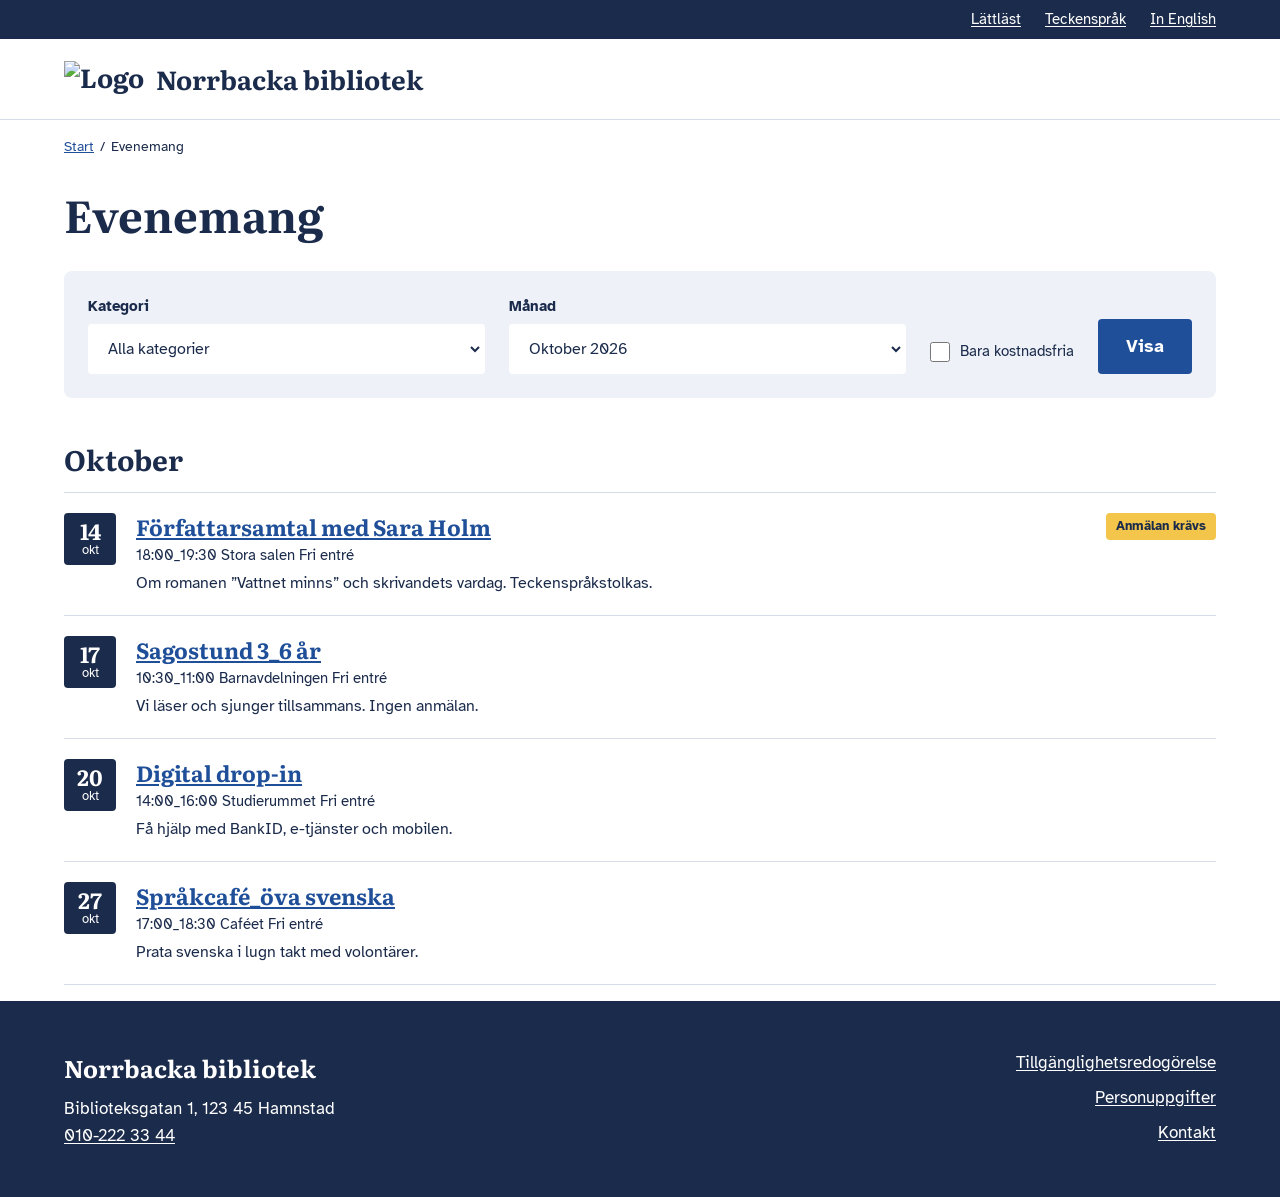
==== Evenemang.html @ 02313c03 "added scss to evenemang site and lots of chages to color, nameing and more" ====
<!DOCTYPE html>
<html lang="en">
<head>
    <meta charset="UTF-8">
    <meta name="viewport" content="width=device-width, initial-scale=1.0">
    <title>Document</title>
    <link rel="stylesheet" href="./Styles/base.css">
    <link rel="stylesheet" href="./Styles/page2.css">
    <link rel="stylesheet" href="main.css">
</head>
<body>
    <div class="utility">
        <div class="content">
            <a href="#">Lättläst</a>
            <a href="#">Teckenspråk</a>
            <a href="#" lang="en">In English</a>
        </div>
    </div>

    <header class="header">
        <div class="content">
            <a class="logo" href="/">
                <img src="" alt="Logo">
                Norrbacka bibliotek
            </a>

            <nav class="nav" aria-label="meny-title">
                <details>
                    <summary>Meny</summary>
                        <ul>
                            <li><a href="Startsida.html">Start</a></li>
                            <li><a href="Evenemang.html" aria-current="page">Evenemang</a></li>
                            <li><a href="#">Barn & unga</a></li>
                            <li><a href="#">Besök oss</a></li>
                            <li><a href="#">Bli låntagare</a></li>
                        </ul>
                </details>
            </nav>
        </div>
    </header>

    <main id="main">
        <div class="content">
            <nav class="crumb" aria-label="smula">
                <ol>
                    <li><a href="Startsida.html">Start</a></li>
                    <li aria-current="page">Evenemang</li>
                </ol>
            </nav>

            <h1 class="page-title">Evenemang</h1>

            <form action="/Evenemang.html" class="filter" aria-label="Filtrera evenemang">
                <div class="field">
                    <label for="category">Kategori</label>

                    <select name="kategori" id="category">
                        <option value="">Alla kategorier</option>
                        <option value="barn">Barn & unga</option>
                        <option value="forfattare">Författarsamtal</option>
                        <option value="digitalt">Digitalt</option>
                        <option value="sprak">Språk</option>
                    </select>

                </div>

                <div class="field">
                    <label for="month">Månad</label>

                    <select name="månad" id="month">
                        <option value="2026-10">Oktober 2026</option>
                        <option value="2026-11">November 2026</option>
                        <option value="2026-12">December 2026</option>
                    </select>

                </div>

                <label class="check">
                    <input type="checkbox" name="gratis">
                    Bara kostnadsfria
                </label>

                <button class="button" type="submit">Visa</button>
            </form>

            <section class="month" aria-labelledby="month-oktober">
                <h2 id="month-oktober">Oktober</h2>

                <ul class="event-rows">
                    <li class="event-row">

                        <time class="date-badge" datetime="2026-10-14">
                            <span class="date-day">14</span>
                            <span class="date-month">okt</span>
                        </time>

                        <div class="event-info">
                            <h3><a href="#">Författarsamtal med Sara Holm</a></h3>
                            <p class="event-meta">18:00_19:30 Stora salen Fri entré</p>
                            <p class="event-desc">Om romanen ”Vattnet minns” och skrivandets vardag. Teckenspråkstolkas.</p>
                        </div>

                        <span class="badge">Anmälan krävs</span>
                    </li>

                    <li class="event-row">
            
                        <time class="date-badge" datetime="2026-10-17">
                            <span class="date-day">17</span>
                            <span class="date-month">okt</span>
                        </time>

                        <div class="event-info">
                            <h3><a href="#">Sagostund 3_6 år</a></h3>
                            <p class="event-meta">10:30_11:00 Barnavdelningen Fri entré</p>
                            <p class="event-desc">Vi läser och sjunger tillsammans. Ingen anmälan.</p>
                        </div>
                    </li>
 
                    <li class="event-row">

                        <time class="date-badge" datetime="2026-10-20">
                            <span class="date-day">20</span>
                            <span class="date-month">okt</span>
                        </time>

                        <div class="event-info">
                            <h3><a href="#">Digital drop-in</a></h3>
                            <p class="event-meta">14:00_16:00 Studierummet Fri entré</p>
                            <p class="event-desc">Få hjälp med BankID, e-tjänster och mobilen.</p>
                        </div>

                    </li>
 
                    <li class="event-row">

                        <time class="date-badge" datetime="2026-10-27">
                            <span class="date-day">27</span>
                            <span class="date-month">okt</span>
                        </time>

                        <div class="event-info">
                            <h3><a href="#">Språkcafé_öva svenska</a></h3>
                            <p class="event-meta">17:00_18:30 Caféet Fri entré</p>
                            <p class="event-desc">Prata svenska i lugn takt med volontärer.</p>
                        </div>

                    </li>
                </ul>
            </section>
        </div>
    </main>

    <footer class="footer">
        <div class="content">
            <address>
                <p class="footer-name">Norrbacka bibliotek</p>
                Biblioteksgatan 1, 123 45 Hamnstad<br>
                <a href="tel:+46100000000">010-222 33 44</a>
            </address>

            <ul class="footer-links">
                <li><a href="#">Tillgänglighetsredogörelse</a></li>
                <li><a href="#">Personuppgifter</a></li>
                <li><a href="#">Kontakt</a></li>
            </ul>
        </div>
    </footer>
    
</body>
</html>
---- Styles/base.css ----
@charset "UTF-8";
body {
  font-family: "Atkinson Hyperlegible", system-ui, Arial, sans-serif;
  font-size: 18px;
  line-height: 1.5;
  color: #1b2b4b;
  background-color: #ffffff;
}

h1, h2, h3, h4, h5, h6 {
  font-family: "Literata", Georgia, serif;
  font-weight: 700;
}

.content {
  width: 100%;
  max-width: 1200px;
  margin-inline: auto;
  padding-inline: 16px;
}

a:focus-visible {
  outline: 3px solid #f3c64b;
  outline-offset: 3px;
  border-radius: 2px;
}

.utility {
  display: none;
  background-color: #1b2b4b;
  color: #ffffff;
  font-size: 15px;
}
.utility .content {
  display: flex;
  flex-wrap: wrap;
  gap: 8px 20px;
  padding-block: 8px;
}
.utility a {
  color: inherit;
  text-decoration: underline;
  text-underline-offset: 2px;
}
.utility a:hover {
  text-decoration-thickness: 2px;
}
.utility a:focus-visible {
  outline: 3px solid #f3c64b;
  outline-offset: 3px;
  border-radius: 2px;
}

.header {
  position: relative;
  background-color: #ffffff;
  border-bottom: 1px solid #d5dce8;
}
.header .content {
  display: flex;
  justify-content: space-between;
  align-items: center;
  gap: 16px;
  min-height: 12px;
}

.logo {
  display: inline-flex;
  align-items: center;
  gap: 12px;
  font-family: "Literata", Georgia, serif;
  font-size: 20px;
  font-weight: 700;
  line-height: 1.2;
  color: #1b2b4b;
  text-decoration: none;
}
.logo img {
  width: auto;
  height: 28px;
  display: block;
}

.nav summary {
  padding: 8px 14px;
  border: 2px solid #ffffff;
  border-radius: 4px;
  background-color: #1b2b4b;
  color: #ffffff;
  font-weight: 700;
  list-style: none;
  cursor: pointer;
}
.nav summary ::before {
  content: "☰ ";
}
.nav summary:hover {
  background-color: #1f4f99;
}
.nav summary:focus-visible {
  outline: 3px solid #f3c64b;
  outline-offset: 3px;
}
.nav details[open] summary::before {
  content: "✕ ";
}
.nav ul {
  position: relative;
  top: 100%;
  left: 0;
  right: 0;
  z-index: 10;
  margin: 0;
  padding: 0 16px 16px;
  list-style: none;
  background-color: #ffffff;
  border-bottom: #d5dce8;
}
.nav a {
  display: block;
  padding: 16px;
  border-radius: 4px;
  color: #1b2b4b;
  text-decoration: none;
  font-weight: 700;
}
.nav a[aria-current=page] {
  background-color: #f3c64b;
}

.footer {
  background-color: #1b2b4b;
  color: #ffffff;
  font-size: 16px;
  padding-block: 32px;
  line-height: 1.6;
}
.footer .content {
  display: flex;
  flex-direction: column;
  align-items: flex-start;
  gap: 24px;
}
.footer address {
  font-style: normal;
}
.footer a {
  color: #ffffff;
  text-decoration: underline;
  text-underline-offset: 2px;
}
.footer a:hover {
  text-decoration-thickness: 2px;
}
.footer-name {
  margin: 0 0 8px;
  font-family: "Literata", Georgia, serif;
  font-size: 22px;
  font-weight: 700;
}
.footer-links {
  display: none;
  flex-direction: column;
  gap: 8px;
  margin: 0;
  padding: 0;
  list-style: none;
}

@media (min-width: 640px) {
  .content {
    padding-inline: 24px;
  }
  .utility {
    display: block;
  }
  .utility .content {
    justify-content: flex-end;
    gap: 24px;
  }
  .footer {
    padding-block: 48px;
    font-size: 17px;
  }
  .footer .content {
    flex-direction: row;
    justify-content: space-between;
    gap: 32px;
  }
  .footer-name {
    font-size: 24px;
  }
  .footer-links {
    display: flex;
    text-align: right;
  }
}
@media (min-width: 832px) {
  .header .content {
    gap: 32px;
    min-height: 80px;
    padding-block: 0;
  }
  .logo {
    font-size: 26px;
  }
  .logo img {
    height: 36px;
  }
  .nav summary {
    display: none;
  }
  .nav details::details-content {
    content-visibility: visible;
    display: block;
  }
  .nav ul {
    position: static;
    display: flex;
    gap: 4px;
    padding: 0;
    border: 0;
  }
  .nav a {
    padding: 10px 16px;
  }
}/*# sourceMappingURL=base.css.map */
---- Styles/page2.css ----
* {
  box-sizing: border-box;
}

body {
  margin: 0;
}

main {
  padding-block: 16px;
}

.crumb ol {
  display: flex;
  flex-wrap: wrap;
  margin: 0;
  padding: 0;
  list-style: none;
  font-size: 14px;
}
.crumb li + li::before {
  content: "/";
  margin-inline: 6px;
}
.crumb a {
  color: #1f4f99;
}

.page-title {
  margin: 24px 0;
  font-size: 34px;
  line-height: 1.15;
}

.button {
  display: inline-block;
  padding: 14px 28px;
  border: 0;
  border-radius: 4px;
  background-color: #1f4f99;
  color: #ffffff;
  font: inherit;
  font-weight: 700;
  text-align: center;
  text-decoration: none;
  white-space: nowrap;
  cursor: pointer;
}
.button:hover {
  background-color: #1f4f99;
}

.button:focus-visible, select:focus-visible, input:focus-visible {
  outline: 3px solid #f3c64b;
  outline-offset: 3px;
}

.filter {
  display: flex;
  flex-direction: column;
  gap: 16px;
  padding: 16px;
  border-radius: 8px;
  background-color: #eef2f8;
}

.field label {
  display: block;
  margin-bottom: 6px;
  font-size: 15px;
  font-weight: 700;
}
.field select {
  width: 100%;
  padding: 12px 14px;
  border: 2px solid #ffffff;
  border-radius: 4px;
  background-color: #ffffff;
  color: #1b2b4b;
  font: inherit;
  font-size: 16px;
}

.check {
  display: flex;
  align-items: center;
  gap: 10px;
  min-height: 44px;
  font-size: 15px;
}
.check input {
  width: 20px;
  height: 20px;
  margin: 0;
  accent-color: #1f4f99;
}

.month h2 {
  margin: 32px 0 12px;
  font-size: 24px;
}

.event-rows {
  margin: 0;
  padding: 0;
  list-style: none;
  border-top: 1px solid #d5dce8;
}

.event-row {
  position: relative;
  display: grid;
  grid-template-columns: auto 1fr;
  grid-template-areas: "date info" "date badge";
  gap: 4px 16px;
  align-items: start;
  padding-block: 20px;
  border-bottom: 1px solid #d5dce8;
}
.event-row:focus-within {
  outline: 3px solid #f3c64b;
  outline-offset: -3px;
}

.date-badge {
  grid-area: date;
  display: flex;
  flex-direction: column;
  align-items: center;
  justify-content: center;
  width: 48px;
  height: 48px;
  border-radius: 4px;
  background-color: #1b2b4b;
  color: #ffffff;
  line-height: 1;
}

.date-day {
  font-family: "Literata", Georgia, serif;
  font-size: 20px;
  font-weight: 700;
}

.date-month {
  margin-top: 2px;
  font-size: 12px;
}

.event-info {
  grid-area: info;
}
.event-info h3 {
  margin: 0 0 4px;
  font-size: 20px;
  line-height: 1.25;
}
.event-info h3 a {
  color: #1f4f99;
}
.event-info h3 a::after {
  content: "";
  position: absolute;
  inset: 0;
}
.event-info h3 a:focus-visible {
  outline: none;
}

.event-meta, .event-desc {
  margin: 0;
}

.event-meta {
  margin-bottom: 4px;
  font-size: 15px;
}

.event-desc {
  font-size: 16px;
}

.badge {
  grid-area: badge;
  justify-self: start;
  margin-top: 8px;
  padding: 4px 10px;
  border-radius: 4px;
  background-color: #f3c64b;
  color: #1b2b4b;
  font-size: 13px;
  font-weight: 700;
  white-space: nowrap;
}

@media (min-width: 640px) {
  .filter {
    flex-direction: row;
    flex-wrap: wrap;
    align-items: flex-end;
    gap: 16px 24px;
    padding: 24px;
  }
  .field {
    flex: 1 1 200px;
  }
  .month h2 {
    margin-top: 40px;
    font-size: 28px;
  }
  .event-row {
    grid-template-columns: auto 1fr auto;
    grid-template-areas: "date info badge";
    gap: 20px;
  }
  .date-badge {
    width: 52px;
    height: 52px;
  }
  .date-day {
    font-size: 22px;
  }
  .date-month {
    font-size: 13px;
  }
  .event-info h3 {
    font-size: 22px;
  }
  .badge {
    margin-top: 0;
    justify-self: end;
  }
}
@media (min-width: 832px) {
  .page-title {
    margin-block: 32px;
    font-size: 44px;
  }
}/*# sourceMappingURL=page2.css.map */
---- main.css ----
@import url('https://fonts.googleapis.com/css2?family=Atkinson+Hyperlegible:ital,wght@0,400;0,700;1,400;1,700&display=swap');
@import url('https://fonts.googleapis.com/css2?family=Literata:ital,opsz,wght@0,7..72,200..900;1,7..72,200..900&display=swap');

:root {
  --color-bg-text: #ffffff;
  --color-dark: #1b2b4b;
  --color-accent: #1f4f99;
  --color-highlight: #f3c64b; 
  --color-surface: #eef2f8;
  --color-border: #d5dce8;
  --color-muted: #5b6b88; 
  --color-success: #1a6b3c; 
  --font-heading: "Literata", Georgia, serif;
  --font-body: "Atkinson Hyperlegible", system-ui, Arial, sans-serif;
  }
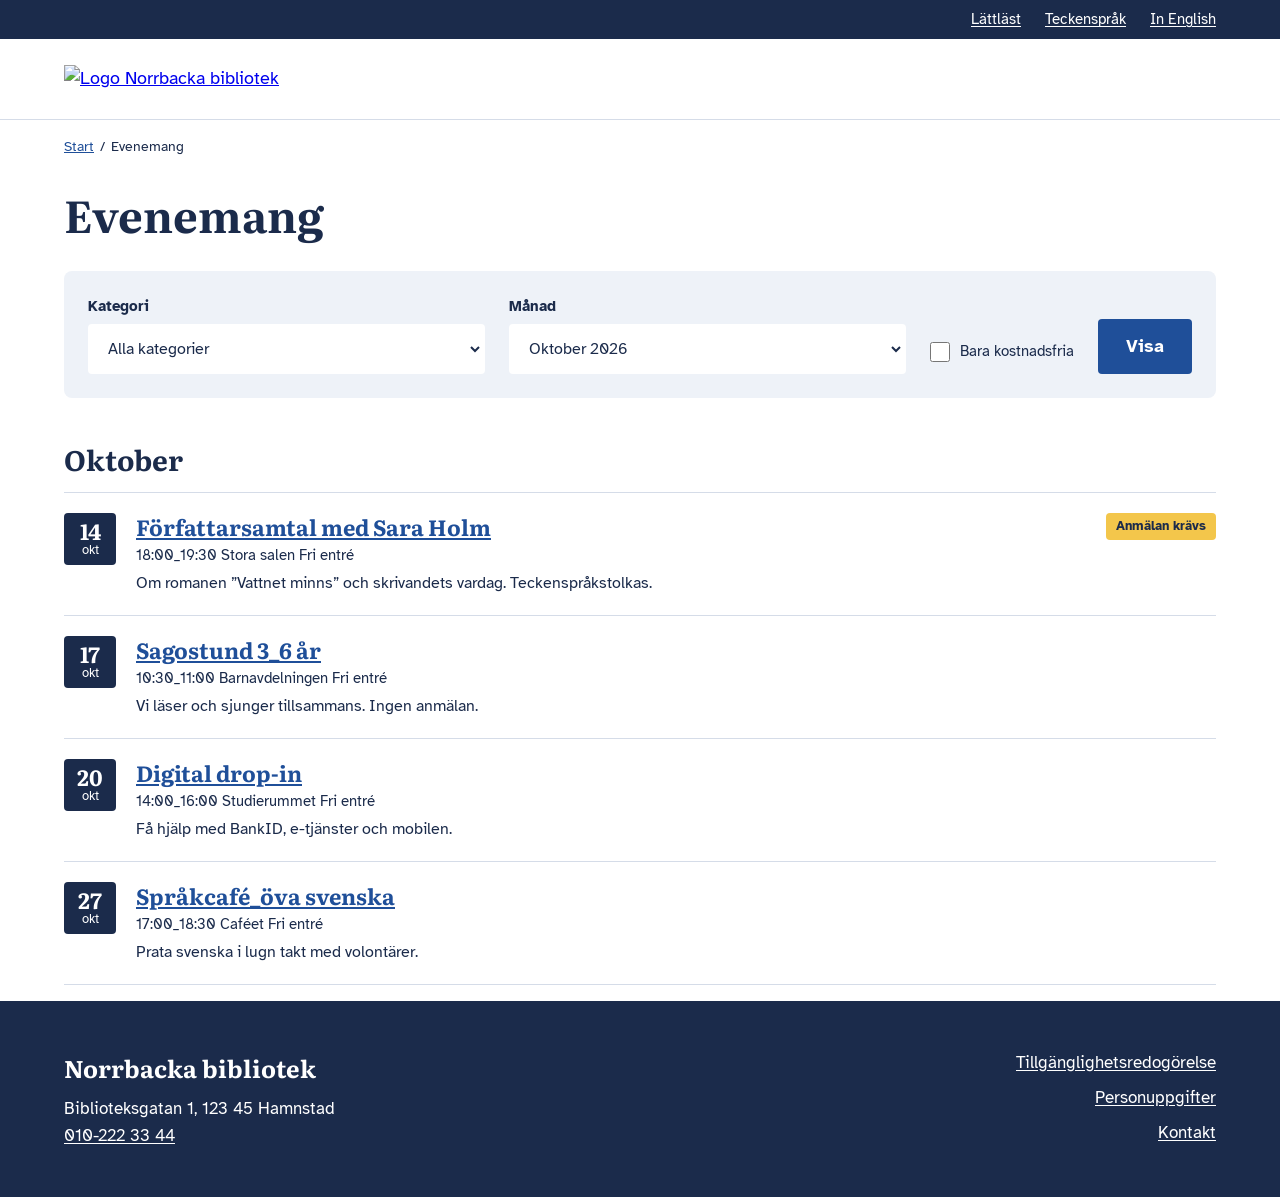
==== commit c0648868: "add icon" ====
--- a/Evenemang.html
+++ b/Evenemang.html
@@ -19,7 +19,7 @@
 
     <header class="header">
         <div class="content">
-            <a class="logo" href="/">
+            <a class="norrbacka-ikon.svg" href="/">
                 <img src="" alt="Logo">
                 Norrbacka bibliotek
             </a>
--- a/Styles/base.css
+++ b/Styles/base.css
@@ -1,4 +1,12 @@
 @charset "UTF-8";
+* {
+  box-sizing: border-box;
+}
+
+body {
+  margin: 0;
+}
+
 body {
   font-family: "Atkinson Hyperlegible", system-ui, Arial, sans-serif;
   font-size: 18px;
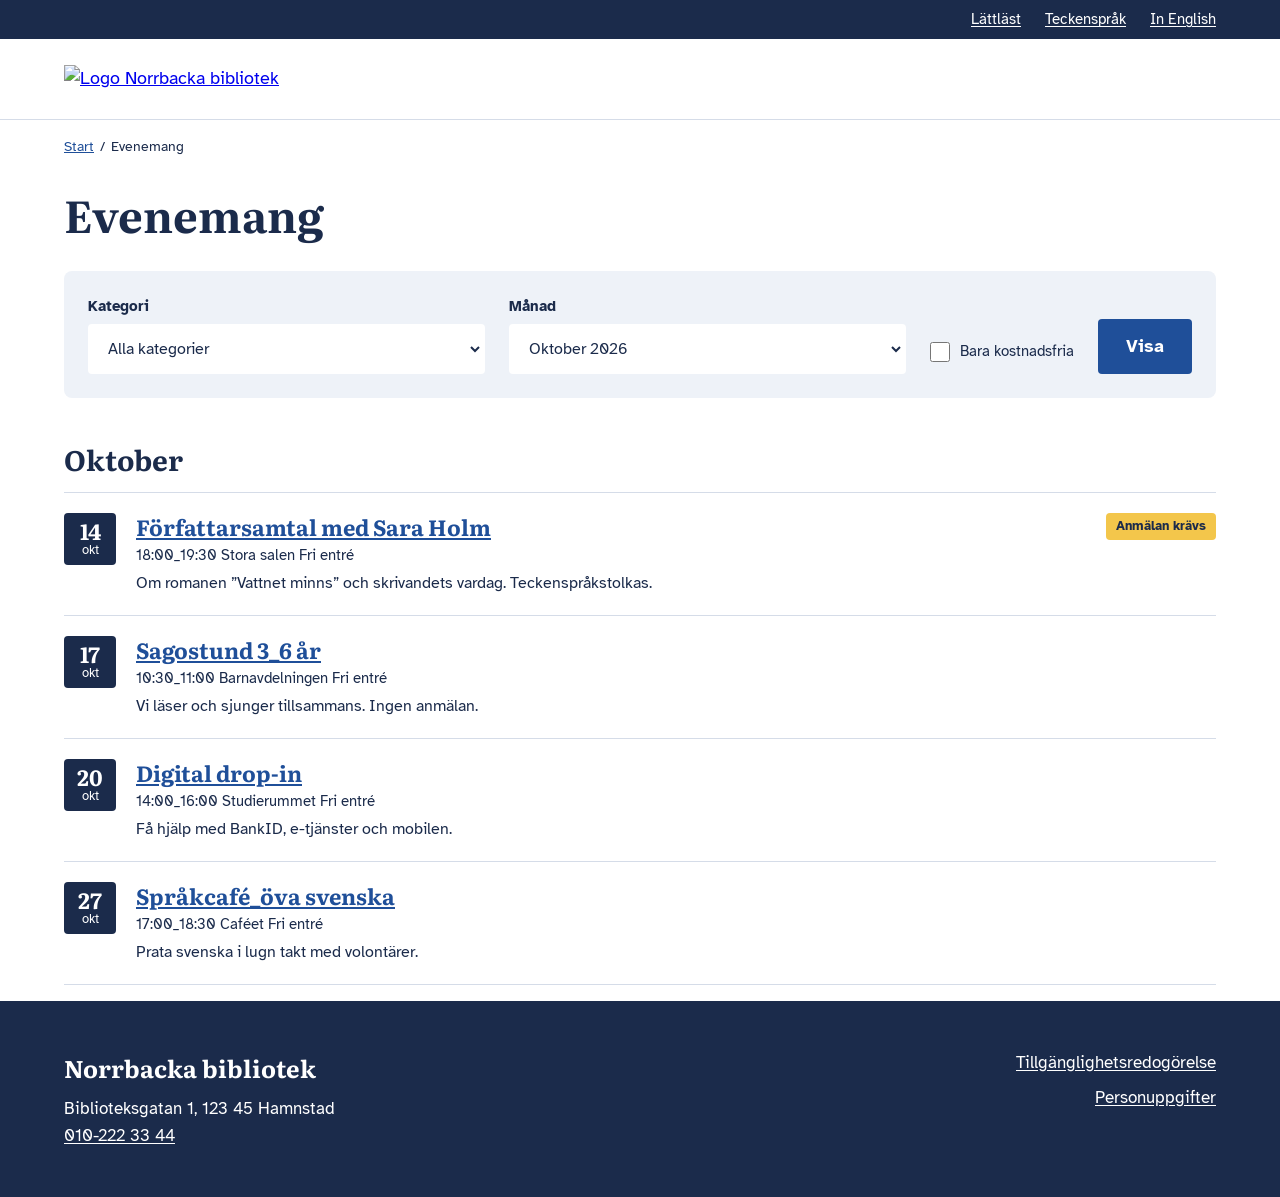
==== commit df431952: "some chages to footer" ====
--- a/Evenemang.html
+++ b/Evenemang.html
@@ -162,7 +162,6 @@
             <ul class="footer-links">
                 <li><a href="#">Tillgänglighetsredogörelse</a></li>
                 <li><a href="#">Personuppgifter</a></li>
-                <li><a href="#">Kontakt</a></li>
             </ul>
         </div>
     </footer>
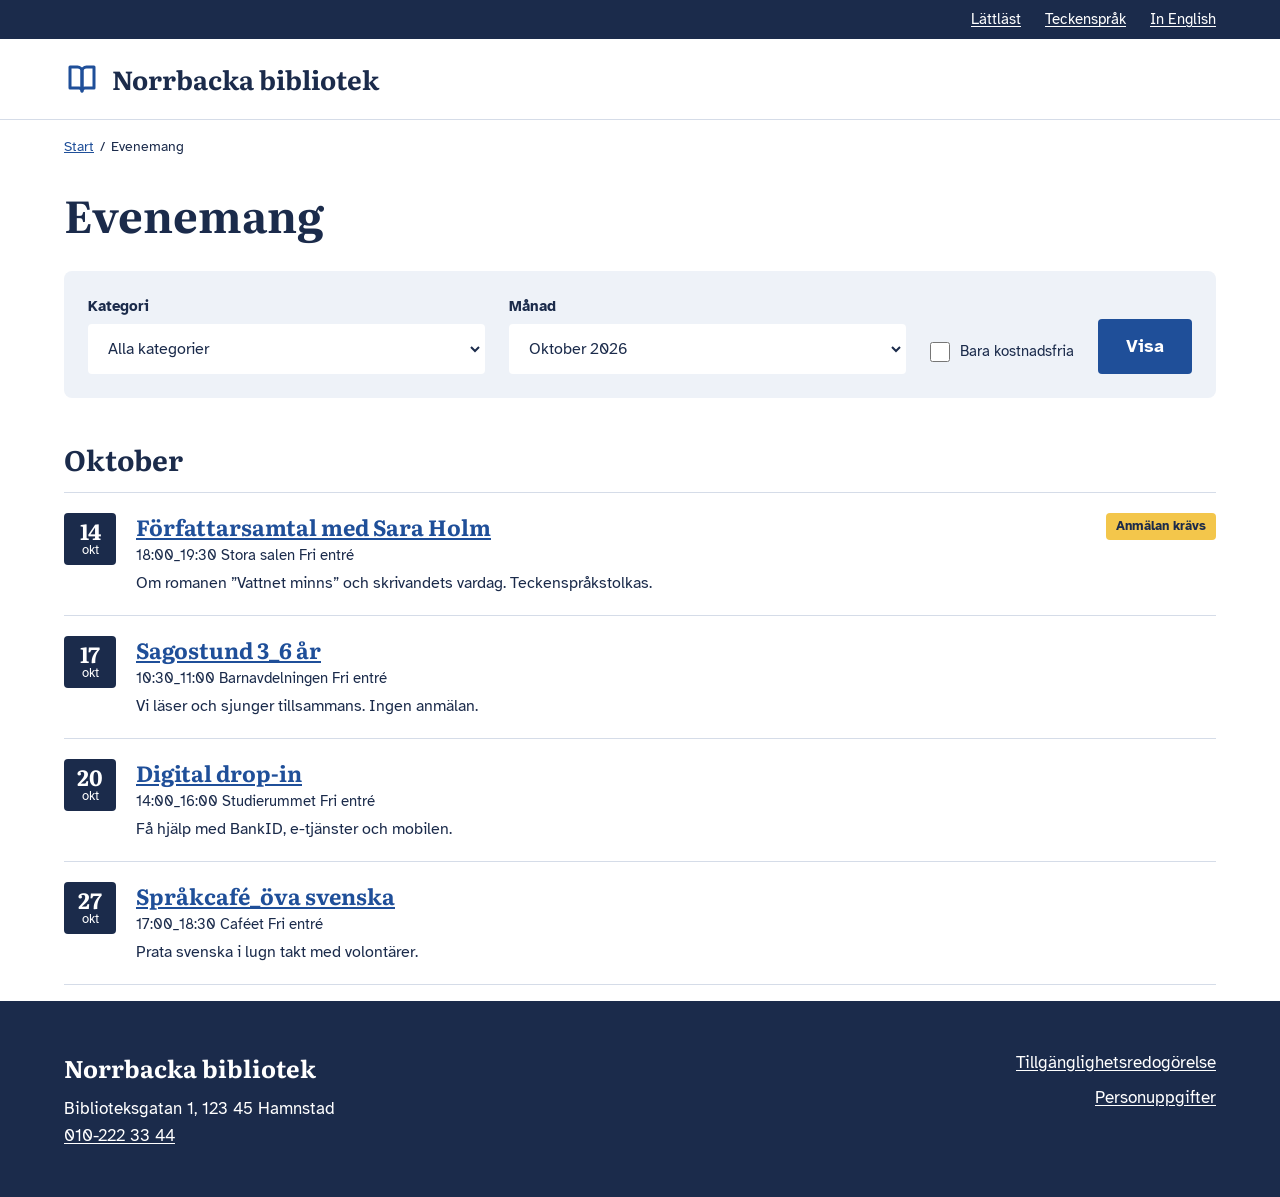
==== commit 8c293dfa: "addad link to nav" ====
--- a/Evenemang.html
+++ b/Evenemang.html
@@ -19,8 +19,8 @@
 
     <header class="header">
         <div class="content">
-            <a class="norrbacka-ikon.svg" href="/">
-                <img src="" alt="Logo">
+            <a class="logo" href="/">
+                <img src="norrbacka-ikon.svg" alt="Logo">
                 Norrbacka bibliotek
             </a>
 
@@ -30,9 +30,9 @@
                         <ul>
                             <li><a href="Startsida.html">Start</a></li>
                             <li><a href="Evenemang.html" aria-current="page">Evenemang</a></li>
-                            <li><a href="#">Barn & unga</a></li>
-                            <li><a href="#">Besök oss</a></li>
-                            <li><a href="#">Bli låntagare</a></li>
+                            <li><a href="unga.html">Barn & unga</a></li>
+                            <li><a href="besok.html">Besök oss</a></li>
+                            <li><a href="lantagare.html">Bli låntagare</a></li>
                         </ul>
                 </details>
             </nav>
